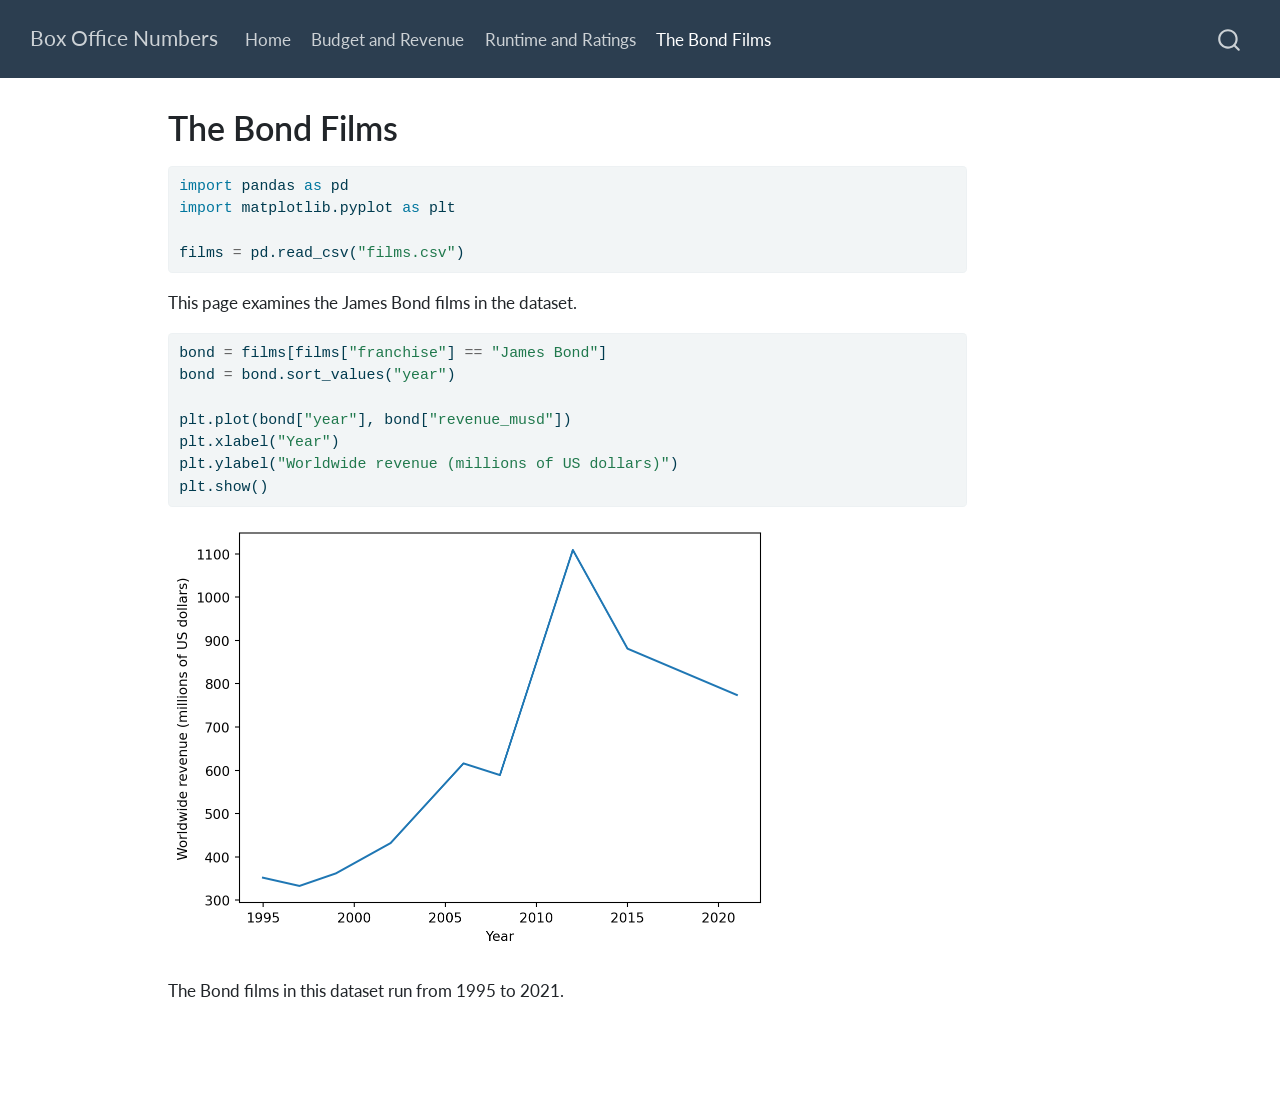
==== bond.html @ ea87dc2d "Built site for gh-pages" ====
<!DOCTYPE html>
<html xmlns="http://www.w3.org/1999/xhtml" lang="en" xml:lang="en"><head>

<meta charset="utf-8">
<meta name="generator" content="quarto-1.10.19">

<meta name="viewport" content="width=device-width, initial-scale=1.0, user-scalable=yes">


<title>The Bond Films – Box Office Numbers</title>
<style>
/* Default styles provided by pandoc.
** See https://pandoc.org/MANUAL.html#variables-for-html for config info.
*/
span.smallcaps{font-variant: small-caps;}
div.columns{display: flex; gap: 1.5em;}
div.column{flex: auto;}
@media screen {
div.columns{gap: min(4vw, 1.5em);}
div.column{overflow-x: auto;}
}
div.hanging-indent{margin-left: 1.5em; text-indent: -1.5em;}
ul.task-list{list-style: none;}
ul.task-list li input[type="checkbox"] {
  width: 0.8em;
  margin: 0 0.8em 0.2em -1em; /* quarto-specific, see https://github.com/quarto-dev/quarto-cli/issues/4556 */ 
  vertical-align: middle;
}
/* CSS for syntax highlighting */
html { -webkit-text-size-adjust: 100%; }
pre > code.sourceCode { white-space: pre; position: relative; }
pre > code.sourceCode > span { display: inline-block; line-height: 1.25; }
pre > code.sourceCode > span:empty { height: 1.2em; }
.sourceCode { overflow: visible; }
code.sourceCode > span { color: inherit; text-decoration: inherit; }
div.sourceCode { margin: 1em 0; }
pre.sourceCode { margin: 0; }
@media screen {
div.sourceCode { overflow: auto; }
}
@media print {
pre > code.sourceCode { white-space: pre-wrap; }
pre > code.sourceCode > span { text-indent: -5em; padding-left: 5em; }
}
pre.numberSource code
  { counter-reset: source-line 0; }
pre.numberSource code > span
  { position: relative; left: -4em; counter-increment: source-line; }
pre.numberSource code > span > a:first-child::before
  { content: counter(source-line);
    position: relative; left: -1em; text-align: right; vertical-align: baseline;
    border: none; display: inline-block;
    -webkit-touch-callout: none; -webkit-user-select: none;
    -khtml-user-select: none; -moz-user-select: none;
    -ms-user-select: none; user-select: none;
    padding: 0 4px; width: 4em;
  }
pre.numberSource { margin-left: 3em;  padding-left: 4px; }
div.sourceCode
  {   }
@media screen {
pre > code.sourceCode > span > a:first-child::before { text-decoration: underline; }
}
</style>


<script src="site_libs/quarto-nav/quarto-nav.js"></script>
<script src="site_libs/quarto-nav/headroom.min.js"></script>
<script src="site_libs/clipboard/clipboard.min.js"></script>
<script src="site_libs/quarto-search/autocomplete.umd.js"></script>
<script src="site_libs/quarto-search/fuse.min.js"></script>
<script src="site_libs/quarto-search/quarto-search.js"></script>
<meta name="quarto:offset" content="./">
<script src="site_libs/quarto-html/quarto.js" type="module"></script>
<script src="site_libs/quarto-html/tabsets/tabsets.js" type="module"></script>
<script src="site_libs/quarto-html/popper.min.js"></script>
<script src="site_libs/quarto-html/tippy.umd.min.js"></script>
<script src="site_libs/quarto-html/anchor.min.js"></script>
<link href="site_libs/quarto-html/tippy.css" rel="stylesheet">
<link href="site_libs/quarto-html/quarto-syntax-highlighting-bf27225e3a48a9273f3daa8f8e829971.css" rel="stylesheet" id="quarto-text-highlighting-styles">
<script src="site_libs/bootstrap/bootstrap.min.js"></script>
<link href="site_libs/bootstrap/bootstrap-icons.css" rel="stylesheet">
<link href="site_libs/bootstrap/bootstrap-9d96f532d65220ca877c0304385df42f.min.css" rel="stylesheet" append-hash="true" id="quarto-bootstrap" data-mode="light">
<script id="quarto-search-options" type="application/json">{
  "location": "navbar",
  "copy-button": false,
  "collapse-after": 3,
  "panel-placement": "end",
  "type": "overlay",
  "limit": 50,
  "keyboard-shortcut": [
    "f",
    "/",
    "s"
  ],
  "show-item-context": false,
  "language": {
    "search-no-results-text": "No results",
    "search-matching-documents-text": "matching documents",
    "search-copy-link-title": "Copy link to search",
    "search-hide-matches-text": "Hide additional matches",
    "search-more-match-text": "more match in this document",
    "search-more-matches-text": "more matches in this document",
    "search-clear-button-title": "Clear",
    "search-text-placeholder": "",
    "search-detached-cancel-button-title": "Cancel",
    "search-submit-button-title": "Submit",
    "search-label": "Search"
  }
}</script>


<link rel="stylesheet" href="styles.css">
</head>

<body class="nav-fixed quarto-light">

<div id="quarto-search-results"></div>
  <header id="quarto-header" class="headroom fixed-top">
    <nav class="navbar navbar-expand-lg " data-bs-theme="dark">
      <div class="navbar-container container-fluid">
      <div class="navbar-brand-container mx-auto">
    <a class="navbar-brand" href="./index.html">
    <span class="navbar-title">Box Office Numbers</span>
    </a>
  </div>
            <div id="quarto-search" class="" title="Search"></div>
          <button class="navbar-toggler" type="button" data-bs-toggle="collapse" data-bs-target="#navbarCollapse" aria-controls="navbarCollapse" role="menu" aria-expanded="false" aria-label="Toggle navigation" onclick="if (window.quartoToggleHeadroom) { window.quartoToggleHeadroom(); }">
  <span class="navbar-toggler-icon"></span>
</button>
          <div class="collapse navbar-collapse" id="navbarCollapse">
            <ul class="navbar-nav navbar-nav-scroll me-auto">
  <li class="nav-item">
    <a class="nav-link" href="./index.html"> 
<span class="menu-text">Home</span></a>
  </li>  
  <li class="nav-item">
    <a class="nav-link" href="./budget-revenue.html"> 
<span class="menu-text">Budget and Revenue</span></a>
  </li>  
  <li class="nav-item">
    <a class="nav-link" href="./runtime-rating.html"> 
<span class="menu-text">Runtime and Ratings</span></a>
  </li>  
  <li class="nav-item">
    <a class="nav-link active" href="./bond.html" aria-current="page"> 
<span class="menu-text">The Bond Films</span></a>
  </li>  
</ul>
          </div> <!-- /navcollapse -->
            <div class="quarto-navbar-tools">
</div>
      </div> <!-- /container-fluid -->
    </nav>
</header>
<!-- content -->
<div id="quarto-content" class="quarto-container page-columns page-rows-contents page-layout-article page-navbar">
<!-- sidebar -->
<!-- margin-sidebar -->
    <div id="quarto-margin-sidebar" class="sidebar margin-sidebar zindex-bottom">
        
    </div>
<!-- main -->
<main class="content" id="quarto-document-content">

<header id="title-block-header" class="quarto-title-block default">
<div class="quarto-title">
<h1 class="title">The Bond Films</h1>
</div>



<div class="quarto-title-meta">

    
  
    
  </div>
  


</header>


<div id="58837329" class="cell" data-execution_count="1">
<div class="code-copy-outer-scaffold"><div class="sourceCode cell-code" id="cb1"><pre class="sourceCode python code-with-copy"><code class="sourceCode python"><span id="cb1-1"><a href="#cb1-1" aria-hidden="true" tabindex="-1"></a><span class="im">import</span> pandas <span class="im">as</span> pd</span>
<span id="cb1-2"><a href="#cb1-2" aria-hidden="true" tabindex="-1"></a><span class="im">import</span> matplotlib.pyplot <span class="im">as</span> plt</span>
<span id="cb1-3"><a href="#cb1-3" aria-hidden="true" tabindex="-1"></a></span>
<span id="cb1-4"><a href="#cb1-4" aria-hidden="true" tabindex="-1"></a>films <span class="op">=</span> pd.read_csv(<span class="st">"films.csv"</span>)</span></code></pre></div><button title="Copy to Clipboard" class="code-copy-button"><i class="bi"></i></button></div>
</div>
<p>This page examines the James Bond films in the dataset.</p>
<div id="0bf21299" class="cell" data-execution_count="2">
<div class="code-copy-outer-scaffold"><div class="sourceCode cell-code" id="cb2"><pre class="sourceCode python code-with-copy"><code class="sourceCode python"><span id="cb2-1"><a href="#cb2-1" aria-hidden="true" tabindex="-1"></a>bond <span class="op">=</span> films[films[<span class="st">"franchise"</span>] <span class="op">==</span> <span class="st">"James Bond"</span>]</span>
<span id="cb2-2"><a href="#cb2-2" aria-hidden="true" tabindex="-1"></a>bond <span class="op">=</span> bond.sort_values(<span class="st">"year"</span>)</span>
<span id="cb2-3"><a href="#cb2-3" aria-hidden="true" tabindex="-1"></a></span>
<span id="cb2-4"><a href="#cb2-4" aria-hidden="true" tabindex="-1"></a>plt.plot(bond[<span class="st">"year"</span>], bond[<span class="st">"revenue_musd"</span>])</span>
<span id="cb2-5"><a href="#cb2-5" aria-hidden="true" tabindex="-1"></a>plt.xlabel(<span class="st">"Year"</span>)</span>
<span id="cb2-6"><a href="#cb2-6" aria-hidden="true" tabindex="-1"></a>plt.ylabel(<span class="st">"Worldwide revenue (millions of US dollars)"</span>)</span>
<span id="cb2-7"><a href="#cb2-7" aria-hidden="true" tabindex="-1"></a>plt.show()</span></code></pre></div><button title="Copy to Clipboard" class="code-copy-button"><i class="bi"></i></button></div>
<div class="cell-output cell-output-display">
<div>
<figure class="figure">
<p><img src="bond_files/figure-html/cell-3-output-1.png" width="602" height="429" class="figure-img"></p>
</figure>
</div>
</div>
</div>
<p>The Bond films in this dataset run from 1995 to 2021.</p>



</main> <!-- /main -->
<script id="quarto-html-after-body" type="application/javascript">
  window.document.addEventListener("DOMContentLoaded", function (event) {
    const icon = "";
    const anchorJS = new window.AnchorJS();
    anchorJS.options = {
      placement: 'right',
      icon: icon
    };
    anchorJS.add('.anchored');
    const isCodeAnnotation = (el) => {
      for (const clz of el.classList) {
        if (clz.startsWith('code-annotation-')) {                     
          return true;
        }
      }
      return false;
    }
    const onCopySuccess = function(e) {
      // button target
      const button = e.trigger;
      // don't keep focus
      button.blur();
      // flash "checked"
      button.classList.add('code-copy-button-checked');
      var currentTitle = button.getAttribute("title");
      button.setAttribute("title", "Copied!");
      let tooltip;
      if (window.bootstrap) {
        button.setAttribute("data-bs-toggle", "tooltip");
        button.setAttribute("data-bs-placement", "left");
        button.setAttribute("data-bs-title", "Copied!");
        tooltip = new bootstrap.Tooltip(button, 
          { trigger: "manual", 
            customClass: "code-copy-button-tooltip",
            offset: [0, -8]});
        tooltip.show();    
      }
      setTimeout(function() {
        if (tooltip) {
          tooltip.hide();
          button.removeAttribute("data-bs-title");
          button.removeAttribute("data-bs-toggle");
          button.removeAttribute("data-bs-placement");
        }
        button.setAttribute("title", currentTitle);
        button.classList.remove('code-copy-button-checked');
      }, 1000);
      // clear code selection
      e.clearSelection();
    }
    const getTextToCopy = function(trigger) {
      const outerScaffold = trigger.parentElement.cloneNode(true);
      const codeEl = outerScaffold.querySelector('code');
      for (const childEl of codeEl.children) {
        if (isCodeAnnotation(childEl)) {
          childEl.remove();
        }
      }
      return codeEl.innerText;
    }
    const clipboard = new window.ClipboardJS('.code-copy-button:not([data-in-quarto-modal])', {
      text: getTextToCopy
    });
    clipboard.on('success', onCopySuccess);
    if (window.document.getElementById('quarto-embedded-source-code-modal')) {
      const clipboardModal = new window.ClipboardJS('.code-copy-button[data-in-quarto-modal]', {
        text: getTextToCopy,
        container: window.document.getElementById('quarto-embedded-source-code-modal')
      });
      clipboardModal.on('success', onCopySuccess);
    }
      var localhostRegex = new RegExp(/^(?:http|https):\/\/localhost\:?[0-9]*\//);
      var mailtoRegex = new RegExp(/^mailto:/);
        var filterRegex = new RegExp('/' + window.location.host + '/');
      var isInternal = (href) => {
          return filterRegex.test(href) || localhostRegex.test(href) || mailtoRegex.test(href);
      }
      // Inspect non-navigation links and adorn them if external
     var links = window.document.querySelectorAll('a[href]:not(.nav-link):not(.navbar-brand):not(.toc-action):not(.sidebar-link):not(.sidebar-item-toggle):not(.pagination-link):not(.no-external):not([aria-hidden]):not(.dropdown-item):not(.quarto-navigation-tool):not(.about-link)');
      for (var i=0; i<links.length; i++) {
        const link = links[i];
        if (!isInternal(link.href)) {
          // undo the damage that might have been done by quarto-nav.js in the case of
          // links that we want to consider external
          if (link.dataset.originalHref !== undefined) {
            link.href = link.dataset.originalHref;
          }
        }
      }
    function tippyHover(el, contentFn, onTriggerFn, onUntriggerFn) {
      const config = {
        allowHTML: true,
        maxWidth: 500,
        delay: 100,
        arrow: false,
        appendTo: function(el) {
            return el.parentElement;
        },
        interactive: true,
        interactiveBorder: 10,
        theme: 'quarto',
        placement: 'bottom-start',
      };
      if (contentFn) {
        config.content = contentFn;
      }
      if (onTriggerFn) {
        config.onTrigger = onTriggerFn;
      }
      if (onUntriggerFn) {
        config.onUntrigger = onUntriggerFn;
      }
      window.tippy(el, config); 
    }
    const noterefs = window.document.querySelectorAll('a[role="doc-noteref"]');
    for (var i=0; i<noterefs.length; i++) {
      const ref = noterefs[i];
      tippyHover(ref, function() {
        // use id or data attribute instead here
        let href = ref.getAttribute('data-footnote-href') || ref.getAttribute('href');
        try { href = new URL(href).hash; } catch {}
        const id = href.replace(/^#\/?/, "");
        const note = window.document.getElementById(id);
        if (note) {
          return note.innerHTML;
        } else {
          return "";
        }
      });
    }
    const xrefs = window.document.querySelectorAll('a.quarto-xref');
    const processXRef = (id, note) => {
      // Strip column container classes
      const stripColumnClz = (el) => {
        el.classList.remove("page-full", "page-columns");
        if (el.children) {
          for (const child of el.children) {
            stripColumnClz(child);
          }
        }
      }
      stripColumnClz(note)
      if (id === null || id.startsWith('sec-')) {
        // Special case sections, only their first couple elements
        const container = document.createElement("div");
        if (note.children && note.children.length > 2) {
          container.appendChild(note.children[0].cloneNode(true));
          for (let i = 1; i < note.children.length; i++) {
            const child = note.children[i];
            if (child.tagName === "P" && child.innerText === "") {
              continue;
            } else {
              container.appendChild(child.cloneNode(true));
              break;
            }
          }
          if (window.Quarto?.typesetMath) {
            window.Quarto.typesetMath(container);
          }
          return container.innerHTML
        } else {
          if (window.Quarto?.typesetMath) {
            window.Quarto.typesetMath(note);
          }
          return note.innerHTML;
        }
      } else {
        // Remove any anchor links if they are present
        const anchorLink = note.querySelector('a.anchorjs-link');
        if (anchorLink) {
          anchorLink.remove();
        }
        if (window.Quarto?.typesetMath) {
          window.Quarto.typesetMath(note);
        }
        if (note.classList.contains("callout")) {
          return note.outerHTML;
        } else {
          return note.innerHTML;
        }
      }
    }
    for (var i=0; i<xrefs.length; i++) {
      const xref = xrefs[i];
      tippyHover(xref, undefined, function(instance) {
        instance.disable();
        let url = xref.getAttribute('href');
        let hash = undefined; 
        if (url.startsWith('#')) {
          hash = url;
        } else {
          try { hash = new URL(url).hash; } catch {}
        }
        if (hash) {
          const id = hash.replace(/^#\/?/, "");
          const note = window.document.getElementById(id);
          if (note !== null) {
            try {
              const html = processXRef(id, note.cloneNode(true));
              instance.setContent(html);
            } finally {
              instance.enable();
              instance.show();
            }
          } else {
            // See if we can fetch this
            fetch(url.split('#')[0])
            .then(res => res.text())
            .then(html => {
              const parser = new DOMParser();
              const htmlDoc = parser.parseFromString(html, "text/html");
              const note = htmlDoc.getElementById(id);
              if (note !== null) {
                const html = processXRef(id, note);
                instance.setContent(html);
              } 
            }).finally(() => {
              instance.enable();
              instance.show();
            });
          }
        } else {
          // See if we can fetch a full url (with no hash to target)
          // This is a special case and we should probably do some content thinning / targeting
          fetch(url)
          .then(res => res.text())
          .then(html => {
            const parser = new DOMParser();
            const htmlDoc = parser.parseFromString(html, "text/html");
            const note = htmlDoc.querySelector('main.content');
            if (note !== null) {
              // This should only happen for chapter cross references
              // (since there is no id in the URL)
              // remove the first header
              if (note.children.length > 0 && note.children[0].tagName === "HEADER") {
                note.children[0].remove();
              }
              const html = processXRef(null, note);
              instance.setContent(html);
            } 
          }).finally(() => {
            instance.enable();
            instance.show();
          });
        }
      }, function(instance) {
      });
    }
        let selectedAnnoteEl;
        const selectorForAnnotation = ( cell, annotation) => {
          let cellAttr = 'data-code-cell="' + cell + '"';
          let lineAttr = 'data-code-annotation="' +  annotation + '"';
          const selector = 'span[' + cellAttr + '][' + lineAttr + ']';
          return selector;
        }
        const selectCodeLines = (annoteEl) => {
          const doc = window.document;
          const targetCell = annoteEl.getAttribute("data-target-cell");
          const targetAnnotation = annoteEl.getAttribute("data-target-annotation");
          const annoteSpan = window.document.querySelector(selectorForAnnotation(targetCell, targetAnnotation));
          const lines = annoteSpan.getAttribute("data-code-lines").split(",");
          const lineIds = lines.map((line) => {
            return targetCell + "-" + line;
          })
          let top = null;
          let height = null;
          let parent = null;
          if (lineIds.length > 0) {
              //compute the position of the single el (top and bottom and make a div)
              const el = window.document.getElementById(lineIds[0]);
              top = el.offsetTop;
              height = el.offsetHeight;
              parent = el.parentElement.parentElement;
            if (lineIds.length > 1) {
              const lastEl = window.document.getElementById(lineIds[lineIds.length - 1]);
              const bottom = lastEl.offsetTop + lastEl.offsetHeight;
              height = bottom - top;
            }
            if (top !== null && height !== null && parent !== null) {
              // cook up a div (if necessary) and position it 
              let div = window.document.getElementById("code-annotation-line-highlight");
              if (div === null) {
                div = window.document.createElement("div");
                div.setAttribute("id", "code-annotation-line-highlight");
                div.style.position = 'absolute';
                parent.appendChild(div);
              }
              div.style.top = top - 2 + "px";
              div.style.height = height + 4 + "px";
              div.style.left = 0;
              let gutterDiv = window.document.getElementById("code-annotation-line-highlight-gutter");
              if (gutterDiv === null) {
                gutterDiv = window.document.createElement("div");
                gutterDiv.setAttribute("id", "code-annotation-line-highlight-gutter");
                gutterDiv.style.position = 'absolute';
                const codeCell = window.document.getElementById(targetCell);
                const gutter = codeCell.querySelector('.code-annotation-gutter');
                gutter.appendChild(gutterDiv);
              }
              gutterDiv.style.top = top - 2 + "px";
              gutterDiv.style.height = height + 4 + "px";
            }
            selectedAnnoteEl = annoteEl;
          }
        };
        const unselectCodeLines = () => {
          const elementsIds = ["code-annotation-line-highlight", "code-annotation-line-highlight-gutter"];
          elementsIds.forEach((elId) => {
            const div = window.document.getElementById(elId);
            if (div) {
              div.remove();
            }
          });
          selectedAnnoteEl = undefined;
        };
          // Handle positioning of the toggle
      window.addEventListener(
        "resize",
        throttle(() => {
          elRect = undefined;
          if (selectedAnnoteEl) {
            selectCodeLines(selectedAnnoteEl);
          }
        }, 10)
      );
      function throttle(fn, ms) {
      let throttle = false;
      let timer;
        return (...args) => {
          if(!throttle) { // first call gets through
              fn.apply(this, args);
              throttle = true;
          } else { // all the others get throttled
              if(timer) clearTimeout(timer); // cancel #2
              timer = setTimeout(() => {
                fn.apply(this, args);
                timer = throttle = false;
              }, ms);
          }
        };
      }
        // Attach click handler to the DT
        const annoteDls = window.document.querySelectorAll('dt[data-target-cell]');
        for (const annoteDlNode of annoteDls) {
          annoteDlNode.addEventListener('click', (event) => {
            const clickedEl = event.target;
            if (clickedEl !== selectedAnnoteEl) {
              unselectCodeLines();
              const activeEl = window.document.querySelector('dt[data-target-cell].code-annotation-active');
              if (activeEl) {
                activeEl.classList.remove('code-annotation-active');
              }
              selectCodeLines(clickedEl);
              clickedEl.classList.add('code-annotation-active');
            } else {
              // Unselect the line
              unselectCodeLines();
              clickedEl.classList.remove('code-annotation-active');
            }
          });
        }
    const findCites = (el) => {
      const parentEl = el.parentElement;
      if (parentEl) {
        const cites = parentEl.dataset.cites;
        if (cites) {
          return {
            el,
            cites: cites.split(' ')
          };
        } else {
          return findCites(el.parentElement)
        }
      } else {
        return undefined;
      }
    };
    var bibliorefs = window.document.querySelectorAll('a[role="doc-biblioref"]');
    for (var i=0; i<bibliorefs.length; i++) {
      const ref = bibliorefs[i];
      const citeInfo = findCites(ref);
      if (citeInfo) {
        tippyHover(citeInfo.el, function() {
          var popup = window.document.createElement('div');
          citeInfo.cites.forEach(function(cite) {
            var citeDiv = window.document.createElement('div');
            citeDiv.classList.add('hanging-indent');
            citeDiv.classList.add('csl-entry');
            var biblioDiv = window.document.getElementById('ref-' + cite);
            if (biblioDiv) {
              citeDiv.innerHTML = biblioDiv.innerHTML;
            }
            popup.appendChild(citeDiv);
          });
          return popup.innerHTML;
        });
      }
    }
  });
  </script>
</div> <!-- /content -->




</body></html>
---- site_libs/quarto-html/tippy.css ----
.tippy-box[data-animation=fade][data-state=hidden]{opacity:0}[data-tippy-root]{max-width:calc(100vw - 10px)}.tippy-box{position:relative;background-color:#333;color:#fff;border-radius:4px;font-size:14px;line-height:1.4;white-space:normal;outline:0;transition-property:transform,visibility,opacity}.tippy-box[data-placement^=top]>.tippy-arrow{bottom:0}.tippy-box[data-placement^=top]>.tippy-arrow:before{bottom:-7px;left:0;border-width:8px 8px 0;border-top-color:initial;transform-origin:center top}.tippy-box[data-placement^=bottom]>.tippy-arrow{top:0}.tippy-box[data-placement^=bottom]>.tippy-arrow:before{top:-7px;left:0;border-width:0 8px 8px;border-bottom-color:initial;transform-origin:center bottom}.tippy-box[data-placement^=left]>.tippy-arrow{right:0}.tippy-box[data-placement^=left]>.tippy-arrow:before{border-width:8px 0 8px 8px;border-left-color:initial;right:-7px;transform-origin:center left}.tippy-box[data-placement^=right]>.tippy-arrow{left:0}.tippy-box[data-placement^=right]>.tippy-arrow:before{left:-7px;border-width:8px 8px 8px 0;border-right-color:initial;transform-origin:center right}.tippy-box[data-inertia][data-state=visible]{transition-timing-function:cubic-bezier(.54,1.5,.38,1.11)}.tippy-arrow{width:16px;height:16px;color:#333}.tippy-arrow:before{content:"";position:absolute;border-color:transparent;border-style:solid}.tippy-content{position:relative;padding:5px 9px;z-index:1}
---- site_libs/quarto-html/quarto-syntax-highlighting-bf27225e3a48a9273f3daa8f8e829971.css ----
/* quarto syntax highlight colors */
:root {
  --quarto-hl-ot-color: #003B4F;
  --quarto-hl-at-color: #657422;
  --quarto-hl-ss-color: #20794D;
  --quarto-hl-an-color: #5E5E5E;
  --quarto-hl-fu-color: #4758AB;
  --quarto-hl-st-color: #20794D;
  --quarto-hl-cf-color: #003B4F;
  --quarto-hl-op-color: #5E5E5E;
  --quarto-hl-er-color: #AD0000;
  --quarto-hl-bn-color: #AD0000;
  --quarto-hl-al-color: #AD0000;
  --quarto-hl-va-color: #111111;
  --quarto-hl-bu-color: inherit;
  --quarto-hl-ex-color: inherit;
  --quarto-hl-pp-color: #AD0000;
  --quarto-hl-in-color: #5E5E5E;
  --quarto-hl-vs-color: #20794D;
  --quarto-hl-wa-color: #5E5E5E;
  --quarto-hl-do-color: #5E5E5E;
  --quarto-hl-im-color: #00769E;
  --quarto-hl-ch-color: #20794D;
  --quarto-hl-dt-color: #AD0000;
  --quarto-hl-fl-color: #AD0000;
  --quarto-hl-co-color: #5E5E5E;
  --quarto-hl-cv-color: #5E5E5E;
  --quarto-hl-cn-color: #8f5902;
  --quarto-hl-sc-color: #5E5E5E;
  --quarto-hl-dv-color: #AD0000;
  --quarto-hl-kw-color: #003B4F;
}

/* other quarto variables */
:root {
  --quarto-font-monospace: SFMono-Regular, Menlo, Monaco, Consolas, "Liberation Mono", "Courier New", monospace;
}

/* syntax highlight based on Pandoc's rules */
pre > code.sourceCode > span {
  color: #003B4F;
}

code.sourceCode > span {
  color: #003B4F;
}

div.sourceCode,
div.sourceCode pre.sourceCode {
  color: #003B4F;
}

/* Normal */
code span {
  color: #003B4F;
}

/* Alert */
code span.al {
  color: #AD0000;
  font-style: inherit;
}

/* Annotation */
code span.an {
  color: #5E5E5E;
  font-style: inherit;
}

/* Attribute */
code span.at {
  color: #657422;
  font-style: inherit;
}

/* BaseN */
code span.bn {
  color: #AD0000;
  font-style: inherit;
}

/* BuiltIn */
code span.bu {
  font-style: inherit;
}

/* ControlFlow */
code span.cf {
  color: #003B4F;
  font-weight: bold;
  font-style: inherit;
}

/* Char */
code span.ch {
  color: #20794D;
  font-style: inherit;
}

/* Constant */
code span.cn {
  color: #8f5902;
  font-style: inherit;
}

/* Comment */
code span.co {
  color: #5E5E5E;
  font-style: inherit;
}

/* CommentVar */
code span.cv {
  color: #5E5E5E;
  font-style: italic;
}

/* Documentation */
code span.do {
  color: #5E5E5E;
  font-style: italic;
}

/* DataType */
code span.dt {
  color: #AD0000;
  font-style: inherit;
}

/* DecVal */
code span.dv {
  color: #AD0000;
  font-style: inherit;
}

/* Error */
code span.er {
  color: #AD0000;
  font-style: inherit;
}

/* Extension */
code span.ex {
  font-style: inherit;
}

/* Float */
code span.fl {
  color: #AD0000;
  font-style: inherit;
}

/* Function */
code span.fu {
  color: #4758AB;
  font-style: inherit;
}

/* Import */
code span.im {
  color: #00769E;
  font-style: inherit;
}

/* Information */
code span.in {
  color: #5E5E5E;
  font-style: inherit;
}

/* Keyword */
code span.kw {
  color: #003B4F;
  font-weight: bold;
  font-style: inherit;
}

/* Operator */
code span.op {
  color: #5E5E5E;
  font-style: inherit;
}

/* Other */
code span.ot {
  color: #003B4F;
  font-style: inherit;
}

/* Preprocessor */
code span.pp {
  color: #AD0000;
  font-style: inherit;
}

/* SpecialChar */
code span.sc {
  color: #5E5E5E;
  font-style: inherit;
}

/* SpecialString */
code span.ss {
  color: #20794D;
  font-style: inherit;
}

/* String */
code span.st {
  color: #20794D;
  font-style: inherit;
}

/* Variable */
code span.va {
  color: #111111;
  font-style: inherit;
}

/* VerbatimString */
code span.vs {
  color: #20794D;
  font-style: inherit;
}

/* Warning */
code span.wa {
  color: #5E5E5E;
  font-style: italic;
}

.prevent-inlining {
  content: "</";
}

/*# sourceMappingURL=8be38f48d34c45af72792cbd699585e7.css.map */
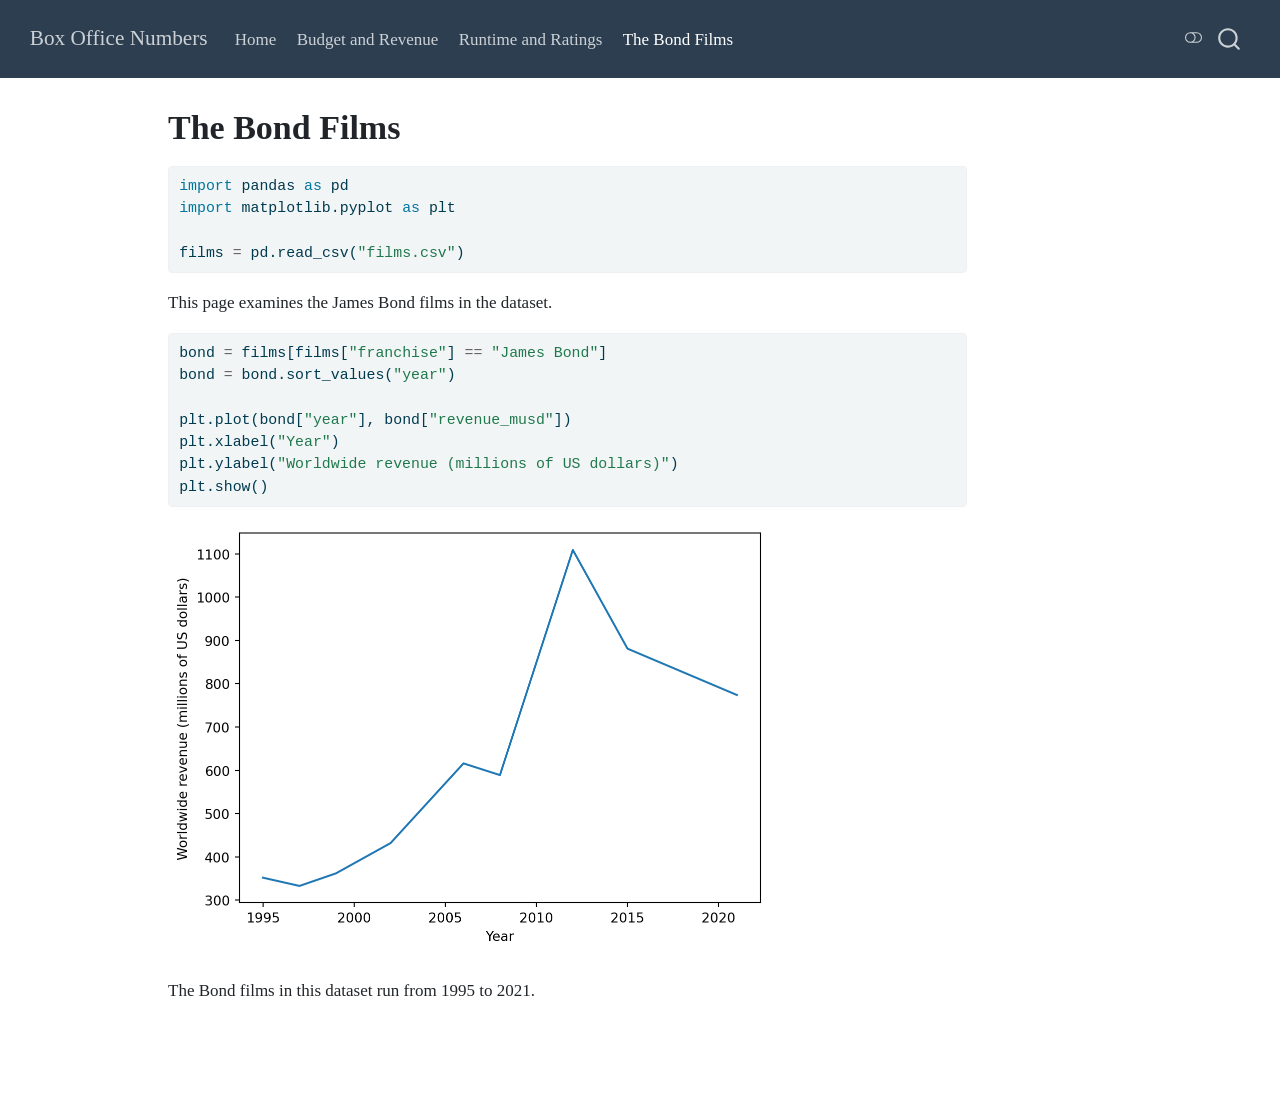
==== commit 7d737a2f: "Built site for gh-pages" ====
--- a/bond.html
+++ b/bond.html
@@ -77,10 +77,14 @@
 <script src="site_libs/quarto-html/tippy.umd.min.js"></script>
 <script src="site_libs/quarto-html/anchor.min.js"></script>
 <link href="site_libs/quarto-html/tippy.css" rel="stylesheet">
-<link href="site_libs/quarto-html/quarto-syntax-highlighting-bf27225e3a48a9273f3daa8f8e829971.css" rel="stylesheet" id="quarto-text-highlighting-styles">
+<link href="site_libs/quarto-html/quarto-syntax-highlighting-bf27225e3a48a9273f3daa8f8e829971.css" rel="stylesheet" class="quarto-color-scheme" id="quarto-text-highlighting-styles">
+<link href="site_libs/quarto-html/quarto-syntax-highlighting-dark-b626d73c4c936ccc3cb08be7d45d1df6.css" rel="stylesheet" class="quarto-color-scheme quarto-color-alternate" id="quarto-text-highlighting-styles">
+<link href="site_libs/quarto-html/quarto-syntax-highlighting-bf27225e3a48a9273f3daa8f8e829971.css" rel="stylesheet" class="quarto-color-scheme-extra" id="quarto-text-highlighting-styles">
 <script src="site_libs/bootstrap/bootstrap.min.js"></script>
 <link href="site_libs/bootstrap/bootstrap-icons.css" rel="stylesheet">
-<link href="site_libs/bootstrap/bootstrap-9d96f532d65220ca877c0304385df42f.min.css" rel="stylesheet" append-hash="true" id="quarto-bootstrap" data-mode="light">
+<link href="site_libs/bootstrap/bootstrap-9d96f532d65220ca877c0304385df42f.min.css" rel="stylesheet" append-hash="true" class="quarto-color-scheme" id="quarto-bootstrap" data-mode="light">
+<link href="site_libs/bootstrap/bootstrap-dark-df07115ad9f15e2ef3479c789e6873c8.min.css" rel="stylesheet" append-hash="true" class="quarto-color-scheme quarto-color-alternate" id="quarto-bootstrap" data-mode="dark">
+<link href="site_libs/bootstrap/bootstrap-9d96f532d65220ca877c0304385df42f.min.css" rel="stylesheet" append-hash="true" class="quarto-color-scheme-extra" id="quarto-bootstrap" data-mode="light">
 <script id="quarto-search-options" type="application/json">{
   "location": "navbar",
   "copy-button": false,
@@ -113,7 +117,169 @@
 <link rel="stylesheet" href="styles.css">
 </head>
 
-<body class="nav-fixed quarto-light">
+<body class="nav-fixed quarto-light"><script id="quarto-html-before-body" type="application/javascript">
+    const toggleBodyColorMode = (bsSheetEl) => {
+      const mode = bsSheetEl.getAttribute("data-mode");
+      const bodyEl = window.document.querySelector("body");
+      if (mode === "dark") {
+        bodyEl.classList.add("quarto-dark");
+        bodyEl.classList.remove("quarto-light");
+      } else {
+        bodyEl.classList.add("quarto-light");
+        bodyEl.classList.remove("quarto-dark");
+      }
+    }
+    const toggleBodyColorPrimary = () => {
+      const bsSheetEl = window.document.querySelector("link#quarto-bootstrap:not([rel=disabled-stylesheet])");
+      if (bsSheetEl) {
+        toggleBodyColorMode(bsSheetEl);
+      }
+    }
+    const setColorSchemeToggle = (alternate) => {
+      const toggles = window.document.querySelectorAll('.quarto-color-scheme-toggle');
+      for (let i=0; i < toggles.length; i++) {
+        const toggle = toggles[i];
+        if (toggle) {
+          if (alternate) {
+            toggle.classList.add("alternate");
+          } else {
+            toggle.classList.remove("alternate");
+          }
+        }
+      }
+    };
+    const toggleColorMode = (alternate) => {
+      // Switch the stylesheets
+      const primaryStylesheets = window.document.querySelectorAll('link.quarto-color-scheme:not(.quarto-color-alternate)');
+      const alternateStylesheets = window.document.querySelectorAll('link.quarto-color-scheme.quarto-color-alternate');
+      manageTransitions('#quarto-margin-sidebar .nav-link', false);
+      if (alternate) {
+        // note: dark is layered on light, we don't disable primary!
+        enableStylesheet(alternateStylesheets);
+        for (const sheetNode of alternateStylesheets) {
+          if (sheetNode.id === "quarto-bootstrap") {
+            toggleBodyColorMode(sheetNode);
+          }
+        }
+      } else {
+        disableStylesheet(alternateStylesheets);
+        enableStylesheet(primaryStylesheets)
+        toggleBodyColorPrimary();
+      }
+      manageTransitions('#quarto-margin-sidebar .nav-link', true);
+      // Switch the toggles
+      setColorSchemeToggle(alternate)
+      // Hack to workaround the fact that safari doesn't
+      // properly recolor the scrollbar when toggling (#1455)
+      if (navigator.userAgent.indexOf('Safari') > 0 && navigator.userAgent.indexOf('Chrome') == -1) {
+        manageTransitions("body", false);
+        window.scrollTo(0, 1);
+        setTimeout(() => {
+          window.scrollTo(0, 0);
+          manageTransitions("body", true);
+        }, 40);
+      }
+    }
+    const disableStylesheet = (stylesheets) => {
+      for (let i=0; i < stylesheets.length; i++) {
+        const stylesheet = stylesheets[i];
+        stylesheet.rel = 'disabled-stylesheet';
+      }
+    }
+    const enableStylesheet = (stylesheets) => {
+      for (let i=0; i < stylesheets.length; i++) {
+        const stylesheet = stylesheets[i];
+        if(stylesheet.rel !== 'stylesheet') { // for Chrome, which will still FOUC without this check
+          stylesheet.rel = 'stylesheet';
+        }
+      }
+    }
+    const manageTransitions = (selector, allowTransitions) => {
+      const els = window.document.querySelectorAll(selector);
+      for (let i=0; i < els.length; i++) {
+        const el = els[i];
+        if (allowTransitions) {
+          el.classList.remove('notransition');
+        } else {
+          el.classList.add('notransition');
+        }
+      }
+    }
+    const isFileUrl = () => {
+      return window.location.protocol === 'file:';
+    }
+    const hasAlternateSentinel = () => {
+      let styleSentinel = getColorSchemeSentinel();
+      if (styleSentinel !== null) {
+        return styleSentinel === "alternate";
+      } else {
+        return false;
+      }
+    }
+    const setStyleSentinel = (alternate) => {
+      const value = alternate ? "alternate" : "default";
+      if (!isFileUrl()) {
+        window.localStorage.setItem("quarto-color-scheme", value);
+      } else {
+        localAlternateSentinel = value;
+      }
+    }
+    const getColorSchemeSentinel = () => {
+      if (!isFileUrl()) {
+        const storageValue = window.localStorage.getItem("quarto-color-scheme");
+        return storageValue != null ? storageValue : localAlternateSentinel;
+      } else {
+        return localAlternateSentinel;
+      }
+    }
+    const toggleGiscusIfUsed = (isAlternate, darkModeDefault) => {
+      const baseTheme = document.querySelector('#giscus-base-theme')?.value ?? 'light';
+      const alternateTheme = document.querySelector('#giscus-alt-theme')?.value ?? 'dark';
+      let newTheme = '';
+      if(authorPrefersDark) {
+        newTheme = isAlternate ? baseTheme : alternateTheme;
+      } else {
+        newTheme = isAlternate ? alternateTheme : baseTheme;
+      }
+      const changeGiscusTheme = () => {
+        // From: https://github.com/giscus/giscus/issues/336
+        const sendMessage = (message) => {
+          const iframe = document.querySelector('iframe.giscus-frame');
+          if (!iframe) return;
+          iframe.contentWindow.postMessage({ giscus: message }, 'https://giscus.app');
+        }
+        sendMessage({
+          setConfig: {
+            theme: newTheme
+          }
+        });
+      }
+      const isGiscussLoaded = window.document.querySelector('iframe.giscus-frame') !== null;
+      if (isGiscussLoaded) {
+        changeGiscusTheme();
+      }
+    };
+    const authorPrefersDark = false;
+    const darkModeDefault = authorPrefersDark;
+      document.querySelector('link#quarto-text-highlighting-styles.quarto-color-scheme-extra').rel = 'disabled-stylesheet';
+      document.querySelector('link#quarto-bootstrap.quarto-color-scheme-extra').rel = 'disabled-stylesheet';
+    let localAlternateSentinel = darkModeDefault ? 'alternate' : 'default';
+    // Dark / light mode switch
+    window.quartoToggleColorScheme = () => {
+      // Read the current dark / light value
+      let toAlternate = !hasAlternateSentinel();
+      toggleColorMode(toAlternate);
+      setStyleSentinel(toAlternate);
+      toggleGiscusIfUsed(toAlternate, darkModeDefault);
+      window.dispatchEvent(new Event('resize'));
+    };
+    // Switch to dark mode if need be
+    if (hasAlternateSentinel()) {
+      toggleColorMode(true);
+    } else {
+      toggleColorMode(false);
+    }
+  </script>
 
 <div id="quarto-search-results"></div>
   <header id="quarto-header" class="headroom fixed-top">
@@ -149,6 +315,7 @@
 </ul>
           </div> <!-- /navcollapse -->
             <div class="quarto-navbar-tools">
+  <a href="" class="quarto-color-scheme-toggle quarto-navigation-tool  px-1" onclick="window.quartoToggleColorScheme(); return false;" title="Toggle dark mode"><i class="bi"></i></a>
 </div>
       </div> <!-- /container-fluid -->
     </nav>
@@ -162,6 +329,7 @@
     </div>
 <!-- main -->
 <main class="content" id="quarto-document-content">
+
 
 <header id="title-block-header" class="quarto-title-block default">
 <div class="quarto-title">
@@ -212,6 +380,19 @@
 </main> <!-- /main -->
 <script id="quarto-html-after-body" type="application/javascript">
   window.document.addEventListener("DOMContentLoaded", function (event) {
+    // Ensure there is a toggle, if there isn't float one in the top right
+    if (window.document.querySelector('.quarto-color-scheme-toggle') === null) {
+      const a = window.document.createElement('a');
+      a.classList.add('top-right');
+      a.classList.add('quarto-color-scheme-toggle');
+      a.href = "";
+      a.onclick = function() { try { window.quartoToggleColorScheme(); } catch {} return false; };
+      const i = window.document.createElement("i");
+      i.classList.add('bi');
+      a.appendChild(i);
+      window.document.body.appendChild(a);
+    }
+    setColorSchemeToggle(hasAlternateSentinel())
     const icon = "";
     const anchorJS = new window.AnchorJS();
     anchorJS.options = {
@@ -283,7 +464,7 @@
     }
       var localhostRegex = new RegExp(/^(?:http|https):\/\/localhost\:?[0-9]*\//);
       var mailtoRegex = new RegExp(/^mailto:/);
-        var filterRegex = new RegExp('/' + window.location.host + '/');
+        var filterRegex = new RegExp("https:\/\/sylviehu459\.github\.io\/datasci350-quiz02\/");
       var isInternal = (href) => {
           return filterRegex.test(href) || localhostRegex.test(href) || mailtoRegex.test(href);
       }
--- a/site_libs/quarto-html/quarto-syntax-highlighting-dark-b626d73c4c936ccc3cb08be7d45d1df6.css
+++ b/site_libs/quarto-html/quarto-syntax-highlighting-dark-b626d73c4c936ccc3cb08be7d45d1df6.css
@@ -0,0 +1,219 @@
+/* quarto syntax highlight colors */
+:root {
+  --quarto-hl-al-color: #f07178;
+  --quarto-hl-an-color: #d4d0ab;
+  --quarto-hl-at-color: #00e0e0;
+  --quarto-hl-bn-color: #d4d0ab;
+  --quarto-hl-bu-color: #abe338;
+  --quarto-hl-ch-color: #abe338;
+  --quarto-hl-co-color: #f8f8f2;
+  --quarto-hl-cv-color: #ffd700;
+  --quarto-hl-cn-color: #ffd700;
+  --quarto-hl-cf-color: #ffa07a;
+  --quarto-hl-dt-color: #ffa07a;
+  --quarto-hl-dv-color: #d4d0ab;
+  --quarto-hl-do-color: #f8f8f2;
+  --quarto-hl-er-color: #f07178;
+  --quarto-hl-ex-color: #00e0e0;
+  --quarto-hl-fl-color: #d4d0ab;
+  --quarto-hl-fu-color: #ffa07a;
+  --quarto-hl-im-color: #abe338;
+  --quarto-hl-in-color: #d4d0ab;
+  --quarto-hl-kw-color: #ffa07a;
+  --quarto-hl-op-color: #ffa07a;
+  --quarto-hl-ot-color: #00e0e0;
+  --quarto-hl-pp-color: #dcc6e0;
+  --quarto-hl-re-color: #00e0e0;
+  --quarto-hl-sc-color: #abe338;
+  --quarto-hl-ss-color: #abe338;
+  --quarto-hl-st-color: #abe338;
+  --quarto-hl-va-color: #00e0e0;
+  --quarto-hl-vs-color: #abe338;
+  --quarto-hl-wa-color: #dcc6e0;
+}
+
+/* other quarto variables */
+:root {
+  --quarto-font-monospace: SFMono-Regular, Menlo, Monaco, Consolas, "Liberation Mono", "Courier New", monospace;
+}
+
+/* syntax highlight based on Pandoc's rules */
+pre > code.sourceCode > span {
+  color: #f8f8f2;
+}
+
+code.sourceCode > span {
+  color: #f8f8f2;
+}
+
+div.sourceCode,
+div.sourceCode pre.sourceCode {
+  color: #f8f8f2;
+}
+
+/* Normal */
+code span {
+  color: #f8f8f2;
+}
+
+/* Alert */
+code span.al {
+  color: #f07178;
+}
+
+/* Annotation */
+code span.an {
+  color: #d4d0ab;
+}
+
+/* Attribute */
+code span.at {
+  color: #00e0e0;
+}
+
+/* BaseN */
+code span.bn {
+  color: #d4d0ab;
+}
+
+/* BuiltIn */
+code span.bu {
+  color: #abe338;
+}
+
+/* ControlFlow */
+code span.cf {
+  font-weight: bold;
+  color: #ffa07a;
+}
+
+/* Char */
+code span.ch {
+  color: #abe338;
+}
+
+/* Constant */
+code span.cn {
+  color: #ffd700;
+}
+
+/* Comment */
+code span.co {
+  font-style: italic;
+  color: #f8f8f2;
+}
+
+/* CommentVar */
+code span.cv {
+  color: #ffd700;
+}
+
+/* Documentation */
+code span.do {
+  color: #f8f8f2;
+}
+
+/* DataType */
+code span.dt {
+  color: #ffa07a;
+}
+
+/* DecVal */
+code span.dv {
+  color: #d4d0ab;
+}
+
+/* Error */
+code span.er {
+  color: #f07178;
+  text-decoration: underline;
+}
+
+/* Extension */
+code span.ex {
+  font-weight: bold;
+  color: #00e0e0;
+}
+
+/* Float */
+code span.fl {
+  color: #d4d0ab;
+}
+
+/* Function */
+code span.fu {
+  color: #ffa07a;
+}
+
+/* Import */
+code span.im {
+  color: #abe338;
+}
+
+/* Information */
+code span.in {
+  color: #d4d0ab;
+}
+
+/* Keyword */
+code span.kw {
+  font-weight: bold;
+  color: #ffa07a;
+}
+
+/* Operator */
+code span.op {
+  color: #ffa07a;
+}
+
+/* Other */
+code span.ot {
+  color: #00e0e0;
+}
+
+/* Preprocessor */
+code span.pp {
+  color: #dcc6e0;
+}
+
+/* RegionMarker */
+code span.re {
+  background-color: #f8f8f2;
+  color: #00e0e0;
+}
+
+/* SpecialChar */
+code span.sc {
+  color: #abe338;
+}
+
+/* SpecialString */
+code span.ss {
+  color: #abe338;
+}
+
+/* String */
+code span.st {
+  color: #abe338;
+}
+
+/* Variable */
+code span.va {
+  color: #00e0e0;
+}
+
+/* VerbatimString */
+code span.vs {
+  color: #abe338;
+}
+
+/* Warning */
+code span.wa {
+  color: #dcc6e0;
+}
+
+.prevent-inlining {
+  content: "</";
+}
+
+/*# sourceMappingURL=a269c63e8167c3ae395728e86feb0848.css.map */
--- a/styles.css
+++ b/styles.css
@@ -0,0 +1,9 @@
+/* css styles */
+
+a {
+  color: darkred;
+}
+
+body {
+  font-family: Georgia, serif;
+}
